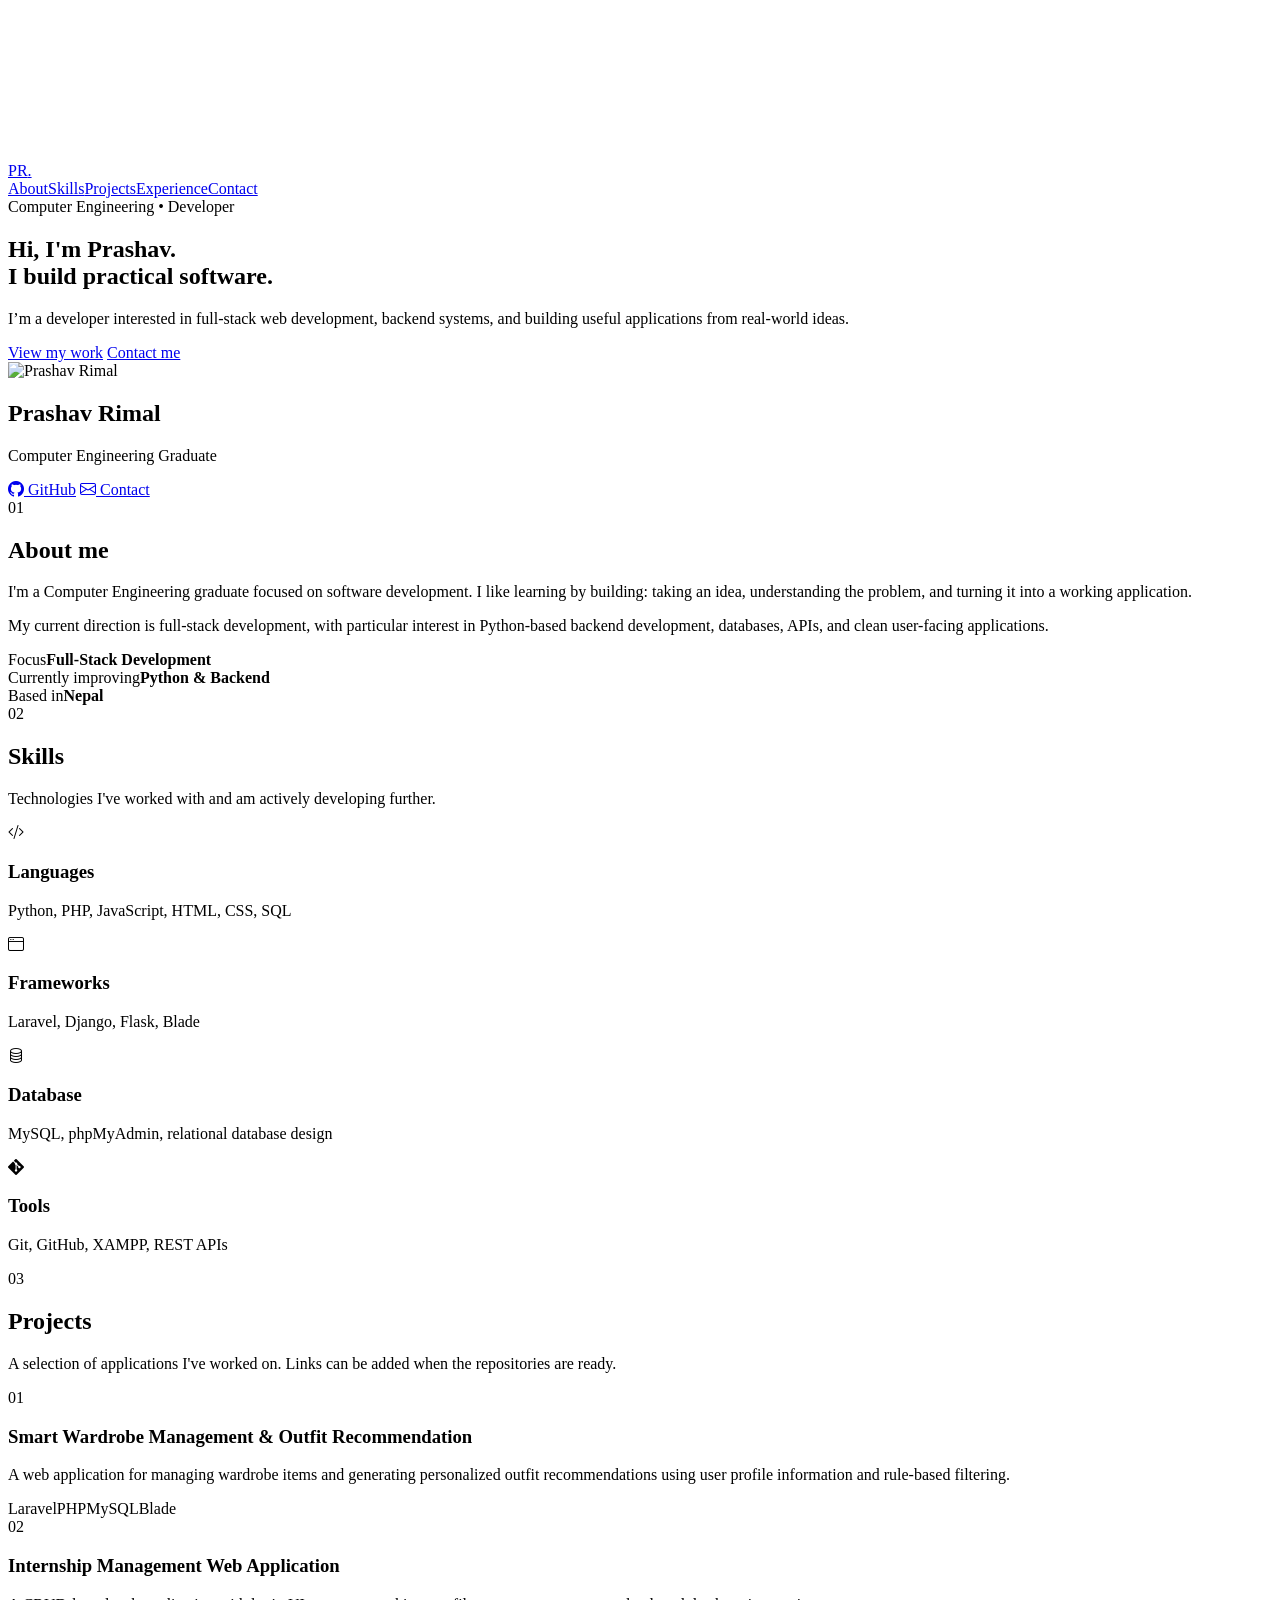
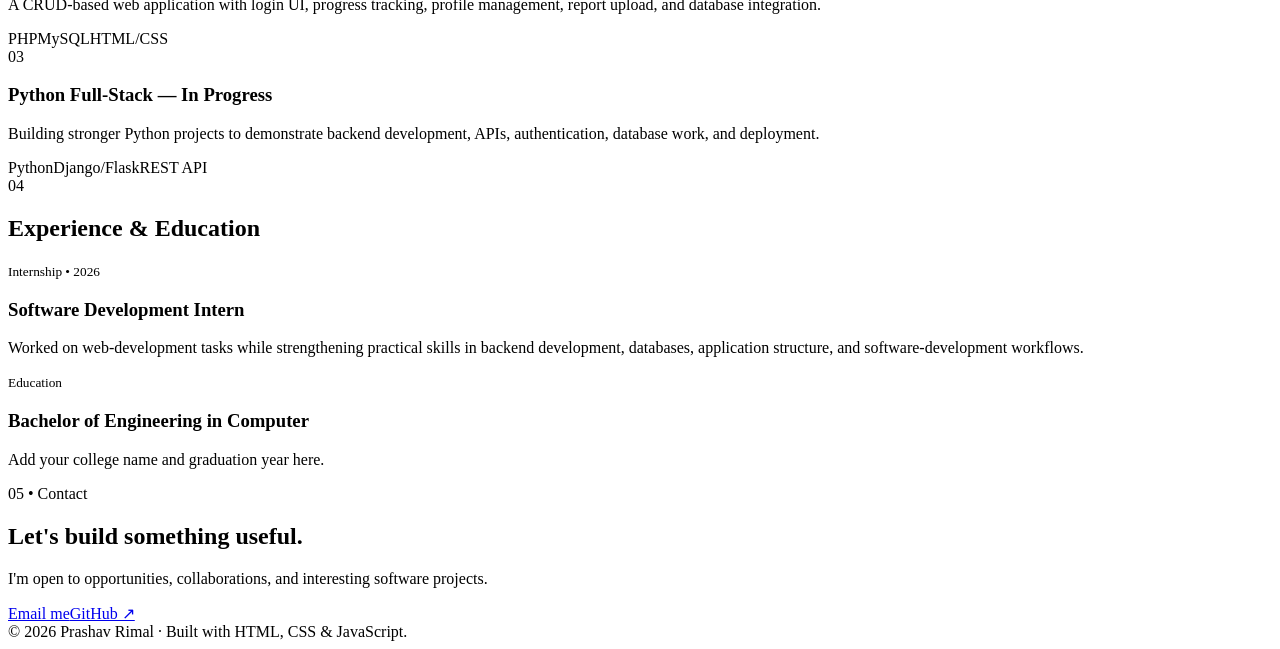
==== index.html @ ff8f112c "Rebuild portfolio homepage with modern sections and responsive layout" ====
<!DOCTYPE html>
<html lang="en">
<head>
  <meta charset="UTF-8">
  <meta name="viewport" content="width=device-width, initial-scale=1.0">
  <meta name="description" content="Prashav Rimal — Computer Engineering graduate and developer building practical web applications.">
  <title>Prashav Rimal | Developer Portfolio</title>
  <link rel="preconnect" href="https://fonts.googleapis.com">
  <link rel="preconnect" href="https://fonts.gstatic.com" crossorigin>
  <link href="https://fonts.googleapis.com/css2?family=Inter:wght@400;500;600;700;800&display=swap" rel="stylesheet">
  <link rel="stylesheet" href="https://cdn.jsdelivr.net/npm/bootstrap-icons/font/bootstrap-icons.css">
  <link rel="stylesheet" href="css/style.css">
</head>
<body>
  <canvas id="starCanvas" aria-hidden="true"></canvas>
  <nav class="nav">
    <a class="brand" href="#home">PR<span>.</span></a>
    <div class="nav-links">
      <a href="#about">About</a><a href="#skills">Skills</a><a href="#projects">Projects</a><a href="#experience">Experience</a><a href="#contact">Contact</a>
    </div>
  </nav>

  <main>
    <section id="home" class="hero section">
      <div class="hero-copy">
        <div class="eyebrow">Computer Engineering • Developer</div>
        <h1>Hi, I'm <span>Prashav.</span><br>I build practical software.</h1>
        <p class="lead">I’m a developer interested in full-stack web development, backend systems, and building useful applications from real-world ideas.</p>
        <div class="actions">
          <a class="button primary" href="#projects">View my work</a>
          <a class="button" href="#contact">Contact me</a>
        </div>
      </div>
      <div class="hero-card">
        <div class="profile-ring"><img src="me.jpg" alt="Prashav Rimal"></div>
        <h2>Prashav Rimal</h2>
        <p>Computer Engineering Graduate</p>
        <div class="quick-links">
          <a href="https://github.com/prashavr" target="_blank" rel="noopener"><i class="bi bi-github"></i> GitHub</a>
          <a href="#contact"><i class="bi bi-envelope"></i> Contact</a>
        </div>
      </div>
    </section>

    <section id="about" class="section">
      <div class="section-heading"><span>01</span><h2>About me</h2></div>
      <div class="two-col">
        <div>
          <p>I'm a Computer Engineering graduate focused on software development. I like learning by building: taking an idea, understanding the problem, and turning it into a working application.</p>
          <p>My current direction is full-stack development, with particular interest in Python-based backend development, databases, APIs, and clean user-facing applications.</p>
        </div>
        <div class="fact-card">
          <div><span>Focus</span><strong>Full-Stack Development</strong></div>
          <div><span>Currently improving</span><strong>Python & Backend</strong></div>
          <div><span>Based in</span><strong>Nepal</strong></div>
        </div>
      </div>
    </section>

    <section id="skills" class="section">
      <div class="section-heading"><span>02</span><h2>Skills</h2></div>
      <p class="muted">Technologies I've worked with and am actively developing further.</p>
      <div class="skill-grid">
        <div class="skill-card"><i class="bi bi-code-slash"></i><h3>Languages</h3><p>Python, PHP, JavaScript, HTML, CSS, SQL</p></div>
        <div class="skill-card"><i class="bi bi-window"></i><h3>Frameworks</h3><p>Laravel, Django, Flask, Blade</p></div>
        <div class="skill-card"><i class="bi bi-database"></i><h3>Database</h3><p>MySQL, phpMyAdmin, relational database design</p></div>
        <div class="skill-card"><i class="bi bi-git"></i><h3>Tools</h3><p>Git, GitHub, XAMPP, REST APIs</p></div>
      </div>
    </section>

    <section id="projects" class="section">
      <div class="section-heading"><span>03</span><h2>Projects</h2></div>
      <p class="muted">A selection of applications I've worked on. Links can be added when the repositories are ready.</p>
      <div class="project-grid">
        <article class="project-card featured">
          <div class="project-number">01</div>
          <h3>Smart Wardrobe Management & Outfit Recommendation</h3>
          <p>A web application for managing wardrobe items and generating personalized outfit recommendations using user profile information and rule-based filtering.</p>
          <div class="tags"><span>Laravel</span><span>PHP</span><span>MySQL</span><span>Blade</span></div>
        </article>
        <article class="project-card">
          <div class="project-number">02</div>
          <h3>Internship Management Web Application</h3>
          <p>A CRUD-based web application with login UI, progress tracking, profile management, report upload, and database integration.</p>
          <div class="tags"><span>PHP</span><span>MySQL</span><span>HTML/CSS</span></div>
        </article>
        <article class="project-card">
          <div class="project-number">03</div>
          <h3>Python Full-Stack — In Progress</h3>
          <p>Building stronger Python projects to demonstrate backend development, APIs, authentication, database work, and deployment.</p>
          <div class="tags"><span>Python</span><span>Django/Flask</span><span>REST API</span></div>
        </article>
      </div>
    </section>

    <section id="experience" class="section">
      <div class="section-heading"><span>04</span><h2>Experience & Education</h2></div>
      <div class="timeline">
        <div class="timeline-item"><span class="dot"></span><div><small>Internship • 2026</small><h3>Software Development Intern</h3><p>Worked on web-development tasks while strengthening practical skills in backend development, databases, application structure, and software-development workflows.</p></div></div>
        <div class="timeline-item"><span class="dot"></span><div><small>Education</small><h3>Bachelor of Engineering in Computer</h3><p>Add your college name and graduation year here.</p></div></div>
      </div>
    </section>

    <section id="contact" class="section contact-section">
      <div class="contact-box">
        <div><div class="eyebrow">05 • Contact</div><h2>Let's build something useful.</h2><p class="muted">I'm open to opportunities, collaborations, and interesting software projects.</p></div>
        <div class="actions"><a class="button primary" href="mailto:your.email@example.com">Email me</a><a class="button" href="https://github.com/prashavr" target="_blank" rel="noopener">GitHub ↗</a></div>
      </div>
    </section>
  </main>

  <footer>© 2026 Prashav Rimal · Built with HTML, CSS & JavaScript.</footer>
  <script src="js/script.js"></script>
</body>
</html>
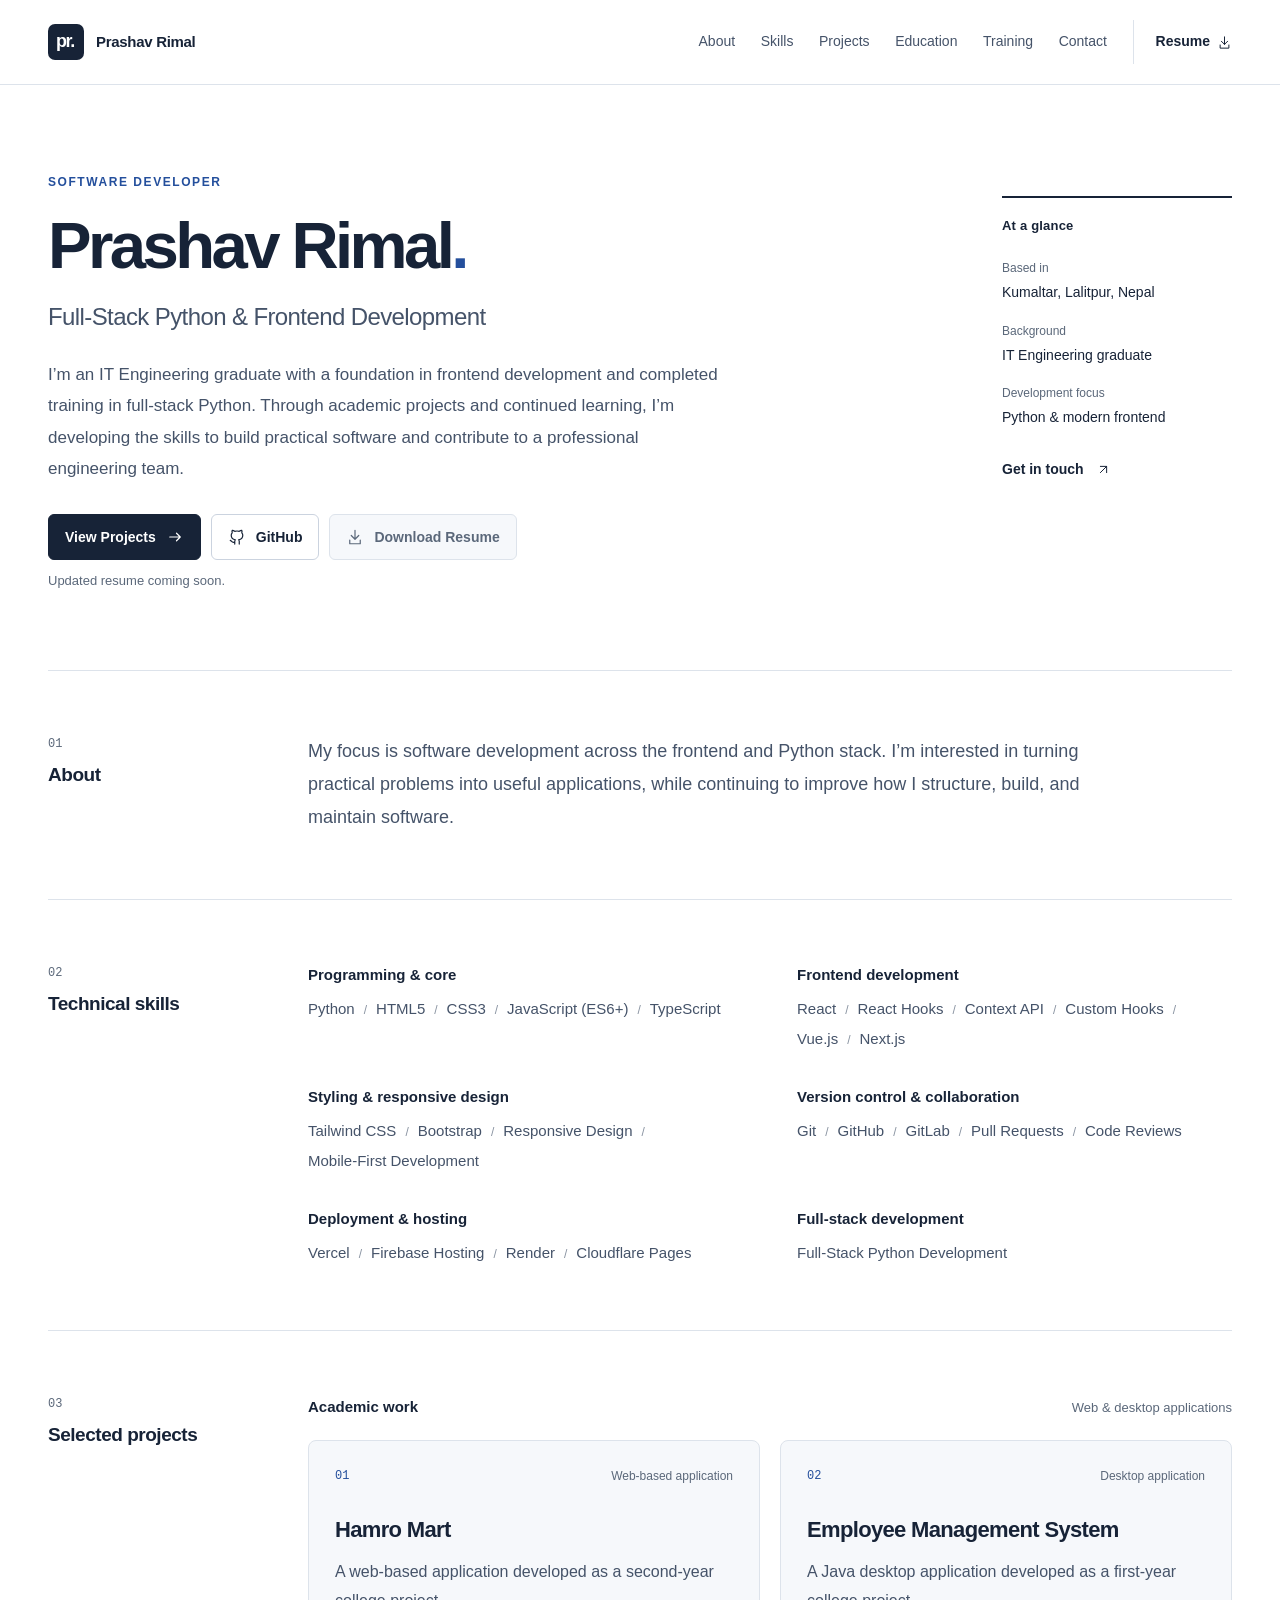
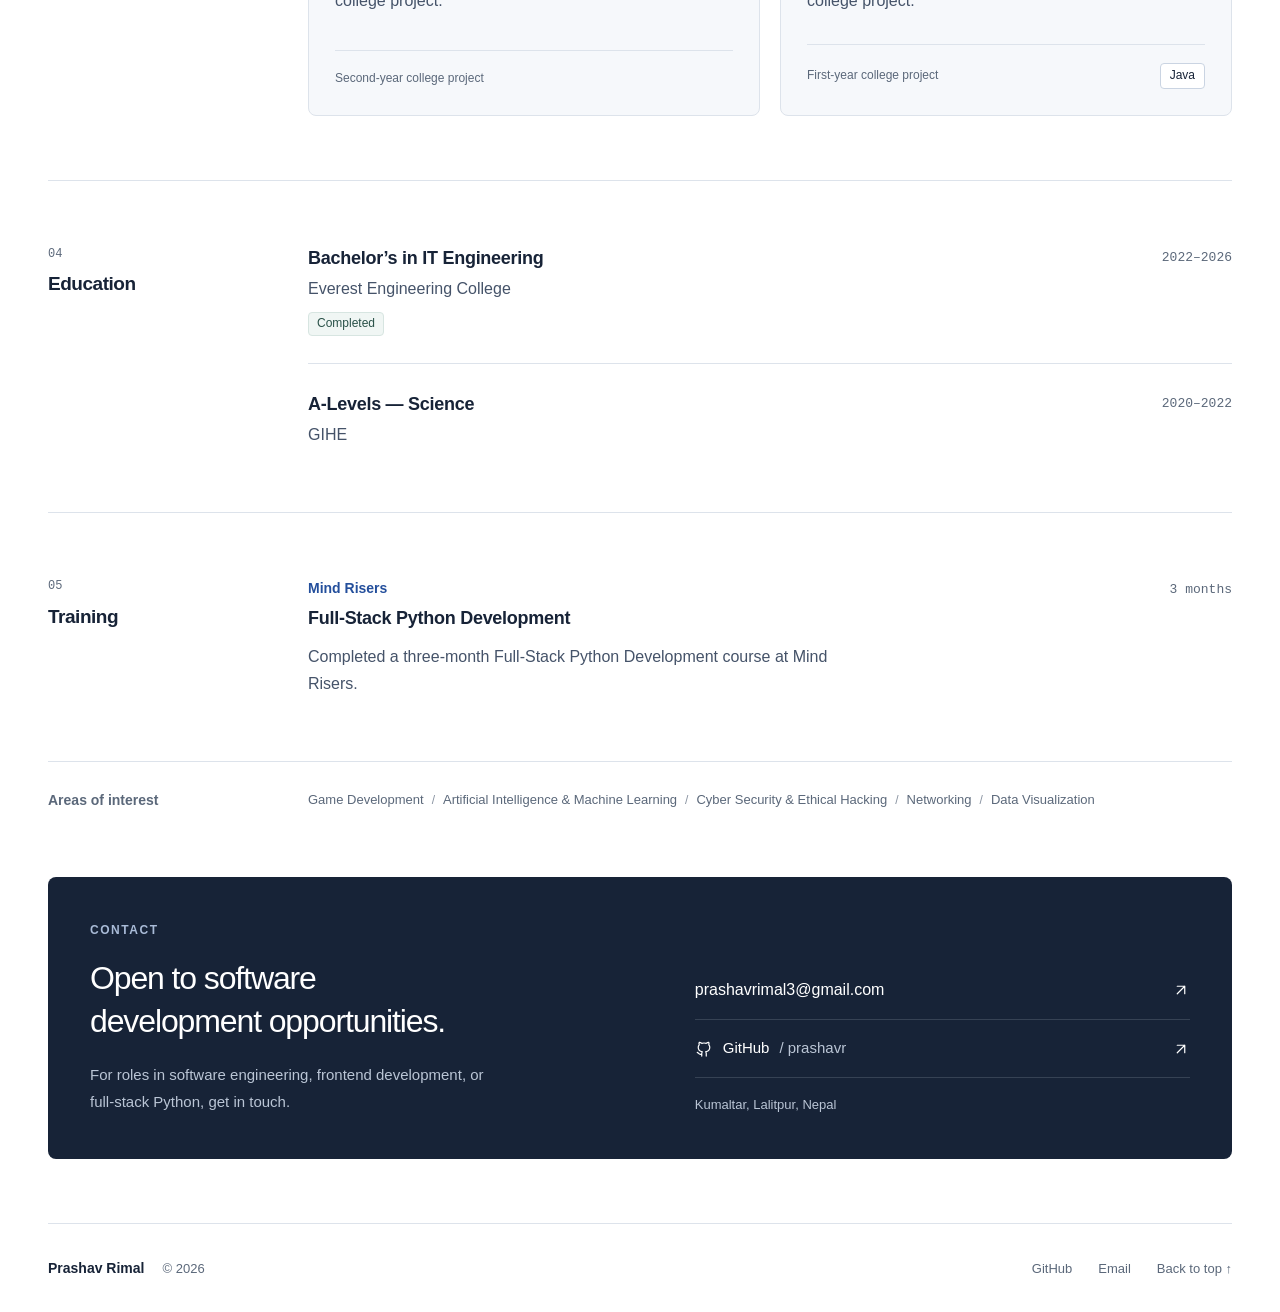
==== commit 2e252d9b: "Build a professional portfolio with confirmed profile content" ====
--- a/index.html
+++ b/index.html
@@ -2,114 +2,70 @@
 <html lang="en">
 <head>
   <meta charset="UTF-8">
-  <meta name="viewport" content="width=device-width, initial-scale=1.0">
-  <meta name="description" content="Prashav Rimal — Computer Engineering graduate and developer building practical web applications.">
-  <title>Prashav Rimal | Developer Portfolio</title>
-  <link rel="preconnect" href="https://fonts.googleapis.com">
-  <link rel="preconnect" href="https://fonts.gstatic.com" crossorigin>
-  <link href="https://fonts.googleapis.com/css2?family=Inter:wght@400;500;600;700;800&display=swap" rel="stylesheet">
-  <link rel="stylesheet" href="https://cdn.jsdelivr.net/npm/bootstrap-icons/font/bootstrap-icons.css">
+  <meta name="viewport" content="width=device-width, initial-scale=1">
+  <meta name="color-scheme" content="light">
+  <meta name="theme-color" content="#ffffff">
+  <meta name="description" content="Portfolio of Prashav Rimal, a software developer based in Nepal focused on full-stack Python and modern frontend development.">
+  <title>Prashav Rimal | Software Developer</title>
+  <link rel="canonical" href="https://prashavrimal.com.np/">
+  <meta property="og:type" content="website">
+  <meta property="og:locale" content="en_US">
+  <meta property="og:site_name" content="Prashav Rimal">
+  <meta property="og:title" content="Prashav Rimal | Software Developer">
+  <meta property="og:description" content="Portfolio of Prashav Rimal, a software developer based in Nepal focused on full-stack Python and modern frontend development.">
+  <meta property="og:url" content="https://prashavrimal.com.np/">
+  <meta name="twitter:card" content="summary">
+  <meta name="twitter:title" content="Prashav Rimal | Software Developer">
+  <meta name="twitter:description" content="Portfolio of Prashav Rimal, a software developer based in Nepal focused on full-stack Python and modern frontend development.">
+  <link rel="icon" href="assets/favicon.svg" type="image/svg+xml">
   <link rel="stylesheet" href="css/style.css">
+  <script src="js/script.js" defer></script>
 </head>
 <body>
-  <canvas id="starCanvas" aria-hidden="true"></canvas>
-  <nav class="nav">
-    <a class="brand" href="#home">PR<span>.</span></a>
-    <div class="nav-links">
-      <a href="#about">About</a><a href="#skills">Skills</a><a href="#projects">Projects</a><a href="#experience">Experience</a><a href="#contact">Contact</a>
-    </div>
-  </nav>
+  <a class="skip-link" href="#main">Skip to content</a>
+  <header class="site-header"><div class="header-inner container">
+    <a class="brand" href="#top" aria-label="Prashav Rimal, back to top"><span class="brand-mark" aria-hidden="true">pr.</span><span>Prashav Rimal</span></a>
+    <button class="menu-toggle" type="button" aria-expanded="false" aria-controls="primary-navigation" hidden><span class="menu-label">Menu</span><span class="menu-icon" aria-hidden="true"><span></span><span></span></span></button>
+    <nav class="primary-navigation" id="primary-navigation" aria-label="Main navigation">
+      <a href="#about">About</a><a href="#skills">Skills</a><a href="#projects">Projects</a><a href="#education">Education</a><a href="#training">Training</a><a href="#contact">Contact</a><a class="nav-resume" href="#resume">Resume <svg class="icon" width="20" height="20" viewBox="0 0 24 24" fill="none" stroke="currentColor" stroke-width="1.6" stroke-linecap="round" stroke-linejoin="round" aria-hidden="true" focusable="false"><path d="M12 3v12m-5-5 5 5 5-5M5 16v5h14v-5"/></svg></a>
+    </nav>
+  </div></header>
+  <main class="container" id="main" tabindex="-1">
+    <section class="hero" id="top" aria-labelledby="name-heading"><div class="hero-main">
+      <p class="eyebrow">Software Developer</p>
+      <h1 id="name-heading">Prashav Rimal<span class="name-period" aria-hidden="true">.</span></h1>
+      <p class="hero-role">Full-Stack Python &amp; Frontend Development</p>
+      <p class="hero-intro">I’m an IT Engineering graduate with a foundation in frontend development and completed training in full-stack Python. Through academic projects and continued learning, I’m developing the skills to build practical software and contribute to a professional engineering team.</p>
+      <div class="hero-actions" id="resume"><a class="button button-primary" href="#projects">View Projects <svg class="icon" width="20" height="20" viewBox="0 0 24 24" fill="none" stroke="currentColor" stroke-width="1.6" stroke-linecap="round" stroke-linejoin="round" aria-hidden="true" focusable="false"><path d="M5 12h14m-5-5 5 5-5 5"/></svg></a><a class="button button-secondary" href="https://github.com/prashavr" aria-label="View Prashav Rimal on GitHub"><svg class="icon" width="20" height="20" viewBox="0 0 24 24" fill="none" stroke="currentColor" stroke-width="1.6" stroke-linecap="round" stroke-linejoin="round" aria-hidden="true" focusable="false"><path d="M9 19c-4.3 1.3-4.3-2.2-6-2.6m12 5v-3.4c.1-1-.3-1.8-.8-2.3 2.7-.3 5.5-1.3 5.5-6a4.7 4.7 0 0 0-1.3-3.3 4.3 4.3 0 0 0-.1-3.3S17.3 2.8 15 4.4a11.4 11.4 0 0 0-6 0C6.7 2.8 5.7 3.1 5.7 3.1a4.3 4.3 0 0 0-.1 3.3 4.7 4.7 0 0 0-1.3 3.3c0 4.7 2.8 5.7 5.5 6-.5.5-.9 1.3-.8 2.3v3.4"/></svg> GitHub</a><button class="button button-resume" type="button" aria-disabled="true" aria-describedby="resume-status"><svg class="icon" width="20" height="20" viewBox="0 0 24 24" fill="none" stroke="currentColor" stroke-width="1.6" stroke-linecap="round" stroke-linejoin="round" aria-hidden="true" focusable="false"><path d="M12 3v12m-5-5 5 5 5-5M5 16v5h14v-5"/></svg> Download Resume</button></div>
+      <p class="resume-status" id="resume-status">Updated resume coming soon.</p>
+    </div><aside class="profile-note" aria-label="Profile at a glance"><p class="note-heading">At a glance</p><dl><div><dt>Based in</dt><dd>Kumaltar, Lalitpur, Nepal</dd></div><div><dt>Background</dt><dd>IT Engineering graduate</dd></div><div><dt>Development focus</dt><dd>Python & modern frontend</dd></div></dl><a class="text-link" href="#contact">Get in touch <svg class="icon" width="20" height="20" viewBox="0 0 24 24" fill="none" stroke="currentColor" stroke-width="1.6" stroke-linecap="round" stroke-linejoin="round" aria-hidden="true" focusable="false"><path d="M7 17 17 7M7 7h10v10"/></svg></a></aside></section>
 
-  <main>
-    <section id="home" class="hero section">
-      <div class="hero-copy">
-        <div class="eyebrow">Computer Engineering • Developer</div>
-        <h1>Hi, I'm <span>Prashav.</span><br>I build practical software.</h1>
-        <p class="lead">I’m a developer interested in full-stack web development, backend systems, and building useful applications from real-world ideas.</p>
-        <div class="actions">
-          <a class="button primary" href="#projects">View my work</a>
-          <a class="button" href="#contact">Contact me</a>
-        </div>
-      </div>
-      <div class="hero-card">
-        <div class="profile-ring"><img src="me.jpg" alt="Prashav Rimal"></div>
-        <h2>Prashav Rimal</h2>
-        <p>Computer Engineering Graduate</p>
-        <div class="quick-links">
-          <a href="https://github.com/prashavr" target="_blank" rel="noopener"><i class="bi bi-github"></i> GitHub</a>
-          <a href="#contact"><i class="bi bi-envelope"></i> Contact</a>
-        </div>
-      </div>
-    </section>
+    <section class="section" id="about" aria-labelledby="about-heading"><div class="section-heading"><span class="section-index" aria-hidden="true">01</span><h2 id="about-heading">About</h2></div><div class="section-content"><p class="about-copy">My focus is software development across the frontend and Python stack. I’m interested in turning practical problems into useful applications, while continuing to improve how I structure, build, and maintain software.</p></div></section>
 
-    <section id="about" class="section">
-      <div class="section-heading"><span>01</span><h2>About me</h2></div>
-      <div class="two-col">
-        <div>
-          <p>I'm a Computer Engineering graduate focused on software development. I like learning by building: taking an idea, understanding the problem, and turning it into a working application.</p>
-          <p>My current direction is full-stack development, with particular interest in Python-based backend development, databases, APIs, and clean user-facing applications.</p>
-        </div>
-        <div class="fact-card">
-          <div><span>Focus</span><strong>Full-Stack Development</strong></div>
-          <div><span>Currently improving</span><strong>Python & Backend</strong></div>
-          <div><span>Based in</span><strong>Nepal</strong></div>
-        </div>
-      </div>
-    </section>
+    <section class="section" id="skills" aria-labelledby="skills-heading"><div class="section-heading"><span class="section-index" aria-hidden="true">02</span><h2 id="skills-heading">Technical skills</h2></div><div class="skill-grid"><div class="skill-group"><h3>Programming &amp; core</h3><ul class="skill-list"><li>Python</li><li>HTML5</li><li>CSS3</li><li>JavaScript (ES6+)</li><li>TypeScript</li></ul></div><div class="skill-group"><h3>Frontend development</h3><ul class="skill-list"><li>React</li><li>React Hooks</li><li>Context API</li><li>Custom Hooks</li><li>Vue.js</li><li>Next.js</li></ul></div><div class="skill-group"><h3>Styling &amp; responsive design</h3><ul class="skill-list"><li>Tailwind CSS</li><li>Bootstrap</li><li>Responsive Design</li><li>Mobile-First Development</li></ul></div><div class="skill-group"><h3>Version control &amp; collaboration</h3><ul class="skill-list"><li>Git</li><li>GitHub</li><li>GitLab</li><li>Pull Requests</li><li>Code Reviews</li></ul></div><div class="skill-group"><h3>Deployment &amp; hosting</h3><ul class="skill-list"><li>Vercel</li><li>Firebase Hosting</li><li>Render</li><li>Cloudflare Pages</li></ul></div><div class="skill-group"><h3>Full-stack development</h3><ul class="skill-list"><li>Full-Stack Python Development</li></ul></div></div></section>
 
-    <section id="skills" class="section">
-      <div class="section-heading"><span>02</span><h2>Skills</h2></div>
-      <p class="muted">Technologies I've worked with and am actively developing further.</p>
-      <div class="skill-grid">
-        <div class="skill-card"><i class="bi bi-code-slash"></i><h3>Languages</h3><p>Python, PHP, JavaScript, HTML, CSS, SQL</p></div>
-        <div class="skill-card"><i class="bi bi-window"></i><h3>Frameworks</h3><p>Laravel, Django, Flask, Blade</p></div>
-        <div class="skill-card"><i class="bi bi-database"></i><h3>Database</h3><p>MySQL, phpMyAdmin, relational database design</p></div>
-        <div class="skill-card"><i class="bi bi-git"></i><h3>Tools</h3><p>Git, GitHub, XAMPP, REST APIs</p></div>
-      </div>
-    </section>
+    <section class="section" id="projects" aria-labelledby="projects-heading"><div class="section-heading"><span class="section-index" aria-hidden="true">03</span><h2 id="projects-heading">Selected projects</h2></div><div><div class="section-intro"><p>Academic work</p><span>Web & desktop applications</span></div><div class="project-grid"><article class="project-card"><div class="project-body">
+    <div class="project-topline"><span class="project-index" aria-hidden="true">01</span><span>Web-based application</span></div>
+    <h3>Hamro Mart</h3><p class="project-description">A web-based application developed as a second-year college project.</p>
+    <div class="project-meta"><span>Second-year college project</span></div>
 
-    <section id="projects" class="section">
-      <div class="section-heading"><span>03</span><h2>Projects</h2></div>
-      <p class="muted">A selection of applications I've worked on. Links can be added when the repositories are ready.</p>
-      <div class="project-grid">
-        <article class="project-card featured">
-          <div class="project-number">01</div>
-          <h3>Smart Wardrobe Management & Outfit Recommendation</h3>
-          <p>A web application for managing wardrobe items and generating personalized outfit recommendations using user profile information and rule-based filtering.</p>
-          <div class="tags"><span>Laravel</span><span>PHP</span><span>MySQL</span><span>Blade</span></div>
-        </article>
-        <article class="project-card">
-          <div class="project-number">02</div>
-          <h3>Internship Management Web Application</h3>
-          <p>A CRUD-based web application with login UI, progress tracking, profile management, report upload, and database integration.</p>
-          <div class="tags"><span>PHP</span><span>MySQL</span><span>HTML/CSS</span></div>
-        </article>
-        <article class="project-card">
-          <div class="project-number">03</div>
-          <h3>Python Full-Stack — In Progress</h3>
-          <p>Building stronger Python projects to demonstrate backend development, APIs, authentication, database work, and deployment.</p>
-          <div class="tags"><span>Python</span><span>Django/Flask</span><span>REST API</span></div>
-        </article>
-      </div>
-    </section>
 
-    <section id="experience" class="section">
-      <div class="section-heading"><span>04</span><h2>Experience & Education</h2></div>
-      <div class="timeline">
-        <div class="timeline-item"><span class="dot"></span><div><small>Internship • 2026</small><h3>Software Development Intern</h3><p>Worked on web-development tasks while strengthening practical skills in backend development, databases, application structure, and software-development workflows.</p></div></div>
-        <div class="timeline-item"><span class="dot"></span><div><small>Education</small><h3>Bachelor of Engineering in Computer</h3><p>Add your college name and graduation year here.</p></div></div>
-      </div>
-    </section>
+  </div></article><article class="project-card"><div class="project-body">
+    <div class="project-topline"><span class="project-index" aria-hidden="true">02</span><span>Desktop application</span></div>
+    <h3>Employee Management System</h3><p class="project-description">A Java desktop application developed as a first-year college project.</p>
+    <div class="project-meta"><span>First-year college project</span><ul class="technology-list" aria-label="Employee Management System technologies"><li>Java</li></ul></div>
 
-    <section id="contact" class="section contact-section">
-      <div class="contact-box">
-        <div><div class="eyebrow">05 • Contact</div><h2>Let's build something useful.</h2><p class="muted">I'm open to opportunities, collaborations, and interesting software projects.</p></div>
-        <div class="actions"><a class="button primary" href="mailto:your.email@example.com">Email me</a><a class="button" href="https://github.com/prashavr" target="_blank" rel="noopener">GitHub ↗</a></div>
-      </div>
-    </section>
+
+  </div></article></div></div></section>
+
+    <section class="section" id="education" aria-labelledby="education-heading"><div class="section-heading"><span class="section-index" aria-hidden="true">04</span><h2 id="education-heading">Education</h2></div><div class="credential-list"><article class="credential"><div><h3>Bachelor’s in IT Engineering</h3><p class="organization">Everest Engineering College</p><span class="completion-label">Completed</span></div><p class="period">2022–2026</p></article><article class="credential"><div><h3>A-Levels — Science</h3><p class="organization">GIHE</p></div><p class="period">2020–2022</p></article></div></section>
+
+    <section class="section" id="training" aria-labelledby="training-heading"><div class="section-heading"><span class="section-index" aria-hidden="true">05</span><h2 id="training-heading">Training</h2></div><div><article class="credential training-credential"><div><p class="training-provider">Mind Risers</p><h3>Full-Stack Python Development</h3><p class="credential-description">Completed a three-month Full-Stack Python Development course at Mind Risers.</p></div><p class="period">3 months</p></article></div></section>
+
+    <div class="interests"><h2>Areas of interest</h2><ul><li>Game Development</li><li>Artificial Intelligence &amp; Machine Learning</li><li>Cyber Security &amp; Ethical Hacking</li><li>Networking</li><li>Data Visualization</li></ul></div>
+
+    <section class="contact-section" id="contact" aria-labelledby="contact-heading"><div class="contact-copy"><p class="eyebrow">Contact</p><h2 id="contact-heading">Open to software<br class="desktop-break"> development opportunities.</h2><p>For roles in software engineering, frontend development, or full-stack Python, get in touch.</p></div><div class="contact-links"><a class="contact-email" href="mailto:prashavrimal3@gmail.com">prashavrimal3@gmail.com <svg class="icon" width="20" height="20" viewBox="0 0 24 24" fill="none" stroke="currentColor" stroke-width="1.6" stroke-linecap="round" stroke-linejoin="round" aria-hidden="true" focusable="false"><path d="M7 17 17 7M7 7h10v10"/></svg></a><a href="https://github.com/prashavr" aria-label="View Prashav Rimal on GitHub"><svg class="icon" width="20" height="20" viewBox="0 0 24 24" fill="none" stroke="currentColor" stroke-width="1.6" stroke-linecap="round" stroke-linejoin="round" aria-hidden="true" focusable="false"><path d="M9 19c-4.3 1.3-4.3-2.2-6-2.6m12 5v-3.4c.1-1-.3-1.8-.8-2.3 2.7-.3 5.5-1.3 5.5-6a4.7 4.7 0 0 0-1.3-3.3 4.3 4.3 0 0 0-.1-3.3S17.3 2.8 15 4.4a11.4 11.4 0 0 0-6 0C6.7 2.8 5.7 3.1 5.7 3.1a4.3 4.3 0 0 0-.1 3.3 4.7 4.7 0 0 0-1.3 3.3c0 4.7 2.8 5.7 5.5 6-.5.5-.9 1.3-.8 2.3v3.4"/></svg> GitHub <span aria-hidden="true">/ prashavr</span><svg class="icon" width="20" height="20" viewBox="0 0 24 24" fill="none" stroke="currentColor" stroke-width="1.6" stroke-linecap="round" stroke-linejoin="round" aria-hidden="true" focusable="false"><path d="M7 17 17 7M7 7h10v10"/></svg></a><p>Kumaltar, Lalitpur, Nepal</p></div></section>
   </main>
-
-  <footer>© 2026 Prashav Rimal · Built with HTML, CSS & JavaScript.</footer>
-  <script src="js/script.js"></script>
+  <footer class="site-footer container"><p><span>Prashav Rimal</span><span class="copyright">© <span data-current-year>2026</span></span></p><nav aria-label="Footer navigation"><a href="https://github.com/prashavr">GitHub</a><a href="mailto:prashavrimal3@gmail.com">Email</a><a href="#top">Back to top ↑</a></nav></footer>
 </body>
 </html>
--- a/css/style.css
+++ b/css/style.css
@@ -0,0 +1,213 @@
+/* Shared theme tokens; no external fonts or UI packages. */
+:root {
+  --ink: #172337;
+  --body: #455369;
+  --muted: #5b687a;
+  --accent: #244f9c;
+  --line: #dde3eb;
+  --surface: #f6f8fb;
+  --white: #fff;
+  --radius: 8px;
+  --section-gap: clamp(2.5rem, 5vw, 4.5rem);
+  font-family: -apple-system, BlinkMacSystemFont, "Segoe UI", Roboto, "Helvetica Neue", Arial, sans-serif;
+  color: var(--ink);
+  background: var(--white);
+  font-synthesis: none;
+  text-rendering: optimizeLegibility;
+  -webkit-font-smoothing: antialiased;
+}
+*, *::before, *::after { box-sizing: border-box; }
+body { margin: 0; font-size: 1rem; line-height: 1.65; }
+h1, h2, h3, p, dl, dd, ul { margin: 0; }
+button, a { -webkit-tap-highlight-color: transparent; touch-action: manipulation; transition: color 140ms ease, background-color 140ms ease, border-color 140ms ease; }
+button { font: inherit; }
+a { color: inherit; text-decoration: none; text-underline-offset: .25em; }
+a:hover { color: var(--accent); }
+a:focus-visible, button:focus-visible, summary:focus-visible { outline: 3px solid var(--accent); outline-offset: 5px; border-radius: 3px; }
+::selection { color: #102855; background: #dbe8ff; }
+[hidden] { display: none !important; }
+.container { max-width: 1184px; width: calc(100% - 96px); margin-inline: auto; }
+.icon { width: 1.125rem; height: 1.125rem; flex: 0 0 auto; vertical-align: middle; }
+.skip-link { position: fixed; top: 10px; left: 16px; z-index: 100; padding: 12px 20px; background: var(--ink); color: white; transform: translateY(-160%); }
+.skip-link:focus { transform: translateY(0); color: white; }
+section, #resume { scroll-margin-top: 112px; }
+main:focus { outline: none; }
+.site-header { position: sticky; top: 0; z-index: 20; background: var(--white); border-bottom: 1px solid var(--line); }
+.header-inner { min-height: 84px; display: flex; flex-wrap: wrap; align-items: center; justify-content: space-between; gap: 12px 28px; }
+.brand { display: inline-flex; gap: 12px; align-items: center; font-size: .9375rem; font-weight: 650; letter-spacing: -.02em; white-space: nowrap; }
+.brand-mark { display: grid; place-items: center; width: 36px; height: 36px; border-radius: 7px; background: var(--ink); color: var(--white); font-size: 1.125rem; font-weight: 650; letter-spacing: -.07em; padding-right: 2px; }
+.primary-navigation { display: flex; flex-wrap: wrap; align-items: center; gap: clamp(1rem, 2vw, 1.625rem); }
+.primary-navigation a { display: inline-flex; align-items: center; min-height: 44px; font-size: .875rem; color: var(--body); }
+.primary-navigation a:hover, .primary-navigation a[aria-current="location"] { color: var(--accent); }
+.primary-navigation .nav-resume { gap: 7px; padding-left: 22px; border-left: 1px solid var(--line); color: var(--ink); font-weight: 600; }
+.nav-resume .icon { width: 15px; height: 15px; }
+.menu-toggle { display: none; align-items: center; gap: 12px; min-height: 44px; background: none; border: 1px solid var(--line); border-radius: var(--radius); color: var(--ink); padding: 6px 12px; font-size: .875rem; cursor: pointer; }
+.menu-icon { display: grid; gap: 5px; width: 17px; }
+.menu-icon span { height: 1px; background: currentColor; width: 100%; }
+.hero { display: grid; grid-template-columns: minmax(0, 1fr) 230px; gap: 80px; align-items: start; padding-block: 88px 78px; }
+.eyebrow { font-size: .75rem; text-transform: uppercase; letter-spacing: .13em; font-weight: 650; color: var(--accent); }
+h1 { font-size: clamp(2.75rem, 5.1vw, 4.5rem); line-height: 1.12; letter-spacing: -.055em; font-weight: 650; margin: 16px 0 18px; overflow-wrap: anywhere; }
+.name-period { color: var(--accent); }
+.hero-role { font-size: clamp(1.125rem, 2.1vw, 1.5rem); line-height: 1.45; letter-spacing: -.025em; font-weight: 450; color: var(--body); }
+.hero-intro { max-width: 680px; margin-top: 24px; font-size: 1.0625rem; line-height: 1.85; color: var(--body); }
+.hero-actions { display: flex; align-items: center; flex-wrap: wrap; gap: 10px; margin-top: 30px; }
+.button { display: inline-flex; align-items: center; justify-content: center; gap: 10px; min-height: 46px; padding: 10px 16px; font-size: .875rem; line-height: 1.5; font-weight: 550; border-radius: 6px; border: 1px solid transparent; }
+.button-primary { color: var(--white); background: var(--ink); border-color: var(--ink); }
+.button-primary:hover { color: var(--white); background: #2b3e5b; border-color: #2b3e5b; }
+.button-secondary { border-color: #cbd3df; background: var(--white); }
+.button-secondary:hover { background: var(--surface); color: var(--ink); border-color: #8595aa; }
+.button-resume { background: var(--surface); color: var(--muted); border-color: var(--line); cursor: not-allowed; }
+.resume-status { font-size: .8125rem; color: var(--muted); margin-top: 10px; }
+.profile-note { border-top: 2px solid var(--ink); padding-top: 17px; margin-top: 23px; }
+.note-heading { font-size: .8125rem; font-weight: 600; letter-spacing: .015em; margin-bottom: 23px; }
+.profile-note dl { display: grid; gap: 18px; }
+.profile-note dt { font-size: .75rem; color: var(--muted); margin-bottom: 3px; }
+.profile-note dd { font-size: .875rem; line-height: 1.55; }
+.text-link { display: inline-flex; align-items: center; gap: 12px; margin-top: 23px; min-height: 36px; font-size: .875rem; font-weight: 600; }
+.text-link .icon { width: 15px; height: 15px; }
+.section { display: grid; grid-template-columns: 212px minmax(0, 1fr); column-gap: 48px; padding-block: var(--section-gap); border-top: 1px solid var(--line); }
+.section-heading { display: flex; flex-direction: column; gap: 7px; }
+.section-index { font-family: ui-monospace, SFMono-Regular, Consolas, monospace; font-size: .75rem; color: var(--muted); }
+.section-heading h2 { font-size: 1.1875rem; font-weight: 600; letter-spacing: -.025em; line-height: 1.4; }
+.about-copy { font-size: 1.125rem; line-height: 1.85; color: var(--body); max-width: 780px; }
+.skill-grid { display: grid; grid-template-columns: 1fr 1fr; gap: 34px 54px; }
+.skill-group h3 { font-size: .9375rem; line-height: 1.5; font-weight: 600; margin-bottom: 11px; }
+.skill-list, .interests ul { list-style: none; padding: 0; display: flex; flex-wrap: wrap; gap: 5px 0; }
+.skill-list li { color: var(--body); font-size: .9375rem; line-height: 1.65; }
+.skill-list li:not(:last-child)::after, .interests li:not(:last-child)::after { content: "/"; display: inline-block; color: #8993a1; padding-inline: 9px; font-size: .75rem; }
+.section-intro { display: flex; align-items: baseline; justify-content: space-between; gap: 16px; margin-bottom: 20px; }
+.section-intro p { font-size: .9375rem; font-weight: 550; }
+.section-intro span { font-size: .8125rem; color: var(--muted); }
+.project-grid { display: grid; grid-template-columns: repeat(2, minmax(0, 1fr)); gap: 20px; }
+.project-card { border: 1px solid var(--line); border-radius: var(--radius); background: var(--surface); overflow: hidden; display: flex; flex-direction: column; }
+.project-body { padding: 26px; display: flex; flex-direction: column; flex: 1; }
+.project-topline { display: flex; align-items: center; justify-content: space-between; gap: 12px; color: var(--muted); font-size: .75rem; margin-bottom: 28px; }
+.project-index { font-family: ui-monospace, SFMono-Regular, Consolas, monospace; color: var(--accent); }
+.project-card h3 { font-size: 1.375rem; line-height: 1.35; letter-spacing: -.03em; font-weight: 600; margin-bottom: 14px; }
+.project-description { font-size: 1rem; line-height: 1.8; color: var(--body); flex: 1; }
+.project-meta { margin-top: 28px; padding-top: 18px; border-top: 1px solid var(--line); display: flex; justify-content: space-between; align-items: center; flex-wrap: wrap; gap: 12px; font-size: .75rem; color: var(--muted); }
+.technology-list { display: flex; flex-wrap: wrap; gap: 6px; list-style: none; padding: 0; }
+.technology-list li { padding: 2px 9px; border: 1px solid #cad4e2; border-radius: 4px; background: white; color: var(--ink); font-size: .75rem; }
+.project-image { display: block; width: 100%; height: auto; aspect-ratio: 8 / 5; object-fit: cover; border-bottom: 1px solid var(--line); }
+.project-details { margin-top: 18px; border-top: 1px solid var(--line); padding-top: 12px; font-size: .875rem; }
+.project-details summary { display: flex; align-items: center; justify-content: space-between; min-height: 44px; cursor: pointer; list-style: none; }
+.project-details summary::-webkit-details-marker { display: none; }
+.project-details[open] summary .icon { transform: rotate(90deg); }
+.project-details ul { padding: 8px 0 0 18px; color: var(--body); }
+.project-details li + li { margin-top: 8px; }
+.project-links { display: flex; flex-wrap: wrap; gap: 20px; margin-top: 16px; }
+.project-links a { display: inline-flex; min-height: 44px; align-items: center; gap: 8px; font-size: .875rem; font-weight: 600; }
+.credential { display: flex; justify-content: space-between; align-items: flex-start; gap: 28px; }
+.credential h3 { font-size: 1.125rem; line-height: 1.5; letter-spacing: -.015em; font-weight: 600; }
+.organization { font-size: 1rem; margin-top: 4px; color: var(--body); }
+.period { white-space: nowrap; font-family: ui-monospace, SFMono-Regular, Consolas, monospace; color: var(--muted); font-size: .8125rem; line-height: 2; }
+.completion-label { display: inline-block; margin-top: 10px; color: #295148; font-size: .75rem; border: 1px solid #d7e5e1; border-radius: 4px; padding: 1px 8px; background: #f0f6f4; }
+.credential + .credential { margin-top: 27px; border-top: 1px solid var(--line); padding-top: 27px; }
+.training-provider { font-size: .875rem; color: var(--accent); font-weight: 550; margin-bottom: 5px; }
+.credential-description { margin-top: 12px; color: var(--body); font-size: 1rem; max-width: 560px; }
+.interests { display: grid; grid-template-columns: 212px minmax(0, 1fr); gap: 48px; border-top: 1px solid var(--line); padding-block: 27px; }
+.interests h2 { font-size: .875rem; font-weight: 550; color: var(--muted); }
+.interests li { font-size: .8125rem; color: var(--muted); }
+.interests li:not(:last-child)::after { padding-inline: 8px; }
+.contact-section { display: grid; grid-template-columns: 1.1fr 1fr; align-items: end; gap: 60px; padding: 44px 42px; margin-block: 38px 64px; border-radius: var(--radius); background: var(--ink); color: white; }
+.contact-section .eyebrow { color: #a9bbd7; margin-bottom: 16px; }
+.contact-copy h2 { font-size: clamp(1.5rem, 2.6vw, 2rem); font-weight: 500; line-height: 1.35; letter-spacing: -.035em; }
+.contact-copy > p:last-child { max-width: 400px; color: #bac5d5; font-size: .9375rem; line-height: 1.8; margin-top: 18px; }
+.contact-links { min-width: 0; }
+.contact-links a { display: flex; align-items: center; gap: 10px; padding-block: 16px; border-bottom: 1px solid #364254; font-size: .9375rem; }
+.contact-links a:hover { color: #c3d8ff; }
+.contact-links a:focus-visible { outline-color: #c3d8ff; }
+.contact-links .contact-email { font-size: 1rem; padding-top: 0; overflow-wrap: anywhere; }
+.contact-links a .icon:last-child { margin-left: auto; }
+.contact-links a span { color: #bac5d5; }
+.contact-links p { font-size: .8125rem; color: #bac5d5; margin-top: 16px; }
+.site-footer { border-top: 1px solid var(--line); display: flex; justify-content: space-between; align-items: center; gap: 24px; padding-block: 22px; }
+.site-footer p { display: flex; align-items: center; gap: 18px; font-size: .875rem; font-weight: 550; }
+.copyright { font-size: .8125rem; color: var(--muted); font-weight: 400; }
+.site-footer nav { display: flex; flex-wrap: wrap; gap: 26px; }
+.site-footer a { min-height: 44px; display: inline-flex; align-items: center; font-size: .8125rem; color: var(--muted); }
+.site-footer a:hover { color: var(--accent); }
+.error-page { max-width: 640px; padding-block: 100px; }
+.error-page h1 { font-size: 2.5rem; }
+.error-page p { margin-block: 20px 28px; color: var(--body); }
+@media (max-width: 1100px) {
+  .container { width: calc(100% - 64px); }
+  .header-inner { gap: 20px; }
+  .brand { gap: 8px; font-size: .875rem; }
+  .primary-navigation { gap: 15px; }
+  .primary-navigation .nav-resume { padding-left: 15px; }
+  .hero { grid-template-columns: minmax(0, 1fr) 210px; gap: 42px; padding-block: 68px; }
+  .section, .interests { grid-template-columns: 175px minmax(0, 1fr); column-gap: 32px; }
+  .skill-grid { gap: 28px; }
+  .project-body { padding: 22px; }
+  .contact-section { gap: 36px; padding: 36px 30px; }
+}
+@media (max-width: 900px) {
+  .header-inner { flex-wrap: wrap; min-height: 72px; gap: 0; padding-block: 16px; }
+  .menu-toggle:not([hidden]) { display: inline-flex; }
+  .primary-navigation { display: flex; flex-basis: 100%; width: 100%; flex-wrap: wrap; margin-top: 14px; padding-top: 14px; border-top: 1px solid var(--line); gap: 4px 24px; }
+  .navigation-enhanced .primary-navigation:not(.is-open) { display: none; }
+  .primary-navigation .nav-resume { padding-left: 0; border-left: 0; }
+  .hero { grid-template-columns: minmax(0, 1fr); gap: 32px; padding-block: 52px; }
+  .hero-intro { max-width: 720px; }
+  .profile-note { display: none; }
+  .section, .interests { grid-template-columns: minmax(0, 1fr); gap: 26px; }
+  .section-heading { flex-direction: row; align-items: baseline; gap: 12px; }
+  .section-heading h2 { font-size: 1.25rem; }
+  .contact-section { align-items: start; gap: 28px; }
+  .contact-links .contact-email { font-size: .9375rem; }
+  .desktop-break { display: none; }
+}
+@media (max-width: 620px) {
+  .container { width: calc(100% - 40px); }
+  .brand { gap: 10px; font-size: .9375rem; }
+  .brand-mark { width: 32px; height: 32px; }
+  .header-inner { min-height: 72px; padding-block: 13px; }
+  .primary-navigation { display: grid; grid-template-columns: 1fr 1fr; gap: 4px 16px; }
+  .primary-navigation a { min-height: 44px; }
+  .hero { padding-block: 46px 40px; }
+  h1 { font-size: clamp(2.5rem, 10vw, 3.5rem); margin-top: 14px; }
+  .hero-role { font-size: 1.125rem; max-width: 310px; line-height: 1.6; }
+  .hero-intro { font-size: 1rem; margin-top: 20px; line-height: 1.8; }
+  .hero-actions { gap: 10px; margin-top: 25px; }
+  .button { font-size: .8125rem; padding-inline: 14px; }
+  .resume-status { font-size: .75rem; }
+  .about-copy { font-size: 1rem; }
+  .skill-grid { grid-template-columns: 1fr; gap: 25px; }
+  .skill-group h3 { margin-bottom: 8px; }
+  .skill-list li { font-size: .9375rem; }
+  .section-intro { display: block; margin-bottom: 18px; }
+  .section-intro span { display: block; margin-top: 4px; }
+  .project-grid { grid-template-columns: 1fr; gap: 16px; }
+  .project-body { padding: 24px; }
+  .project-topline { margin-bottom: 24px; }
+  .project-card h3 { font-size: 1.375rem; }
+  .credential { flex-direction: column; gap: 10px; }
+  .credential h3 { font-size: 1.0625rem; }
+  .period { font-size: .8125rem; }
+  .interests { gap: 12px; padding-block: 23px; }
+  .contact-section { grid-template-columns: 1fr; gap: 28px; padding: 30px 24px; margin-block: 26px 40px; }
+  .contact-copy h2 { font-size: 1.625rem; }
+  .contact-links .contact-email { font-size: .9375rem; }
+  .site-footer { flex-direction: column; align-items: flex-start; gap: 4px; padding-block: 24px; }
+  .site-footer nav { gap: 24px; }
+}
+@media (prefers-reduced-motion: reduce) {
+  *, *::before, *::after { transition: none !important; scroll-behavior: auto !important; }
+}
+@media (prefers-contrast: more) {
+  :root { --body: #243047; --muted: #344057; --line: #7a8798; }
+}
+@media print {
+  :root { color: #000; background: #fff; }
+  .container { width: 100%; max-width: none; }
+  .site-header, .hero-actions, .resume-status, .profile-note, .skip-link, .site-footer nav { display: none; }
+  .hero { display: block; padding: 0 0 24px; }
+  h1 { font-size: 30pt; }
+  .hero-role { font-size: 14pt; }
+  .section, .interests { grid-template-columns: 140px 1fr; gap: 24px; padding-block: 20px; }
+  .project-card, .credential, .skill-group { break-inside: avoid; }
+  .contact-section { background: #fff; color: #000; padding: 20px 0; border-top: 1px solid #999; margin: 20px 0; }
+  .contact-section p, .contact-section .eyebrow, .contact-links a span { color: #333; }
+  .contact-links a { border-color: #999; }
+}
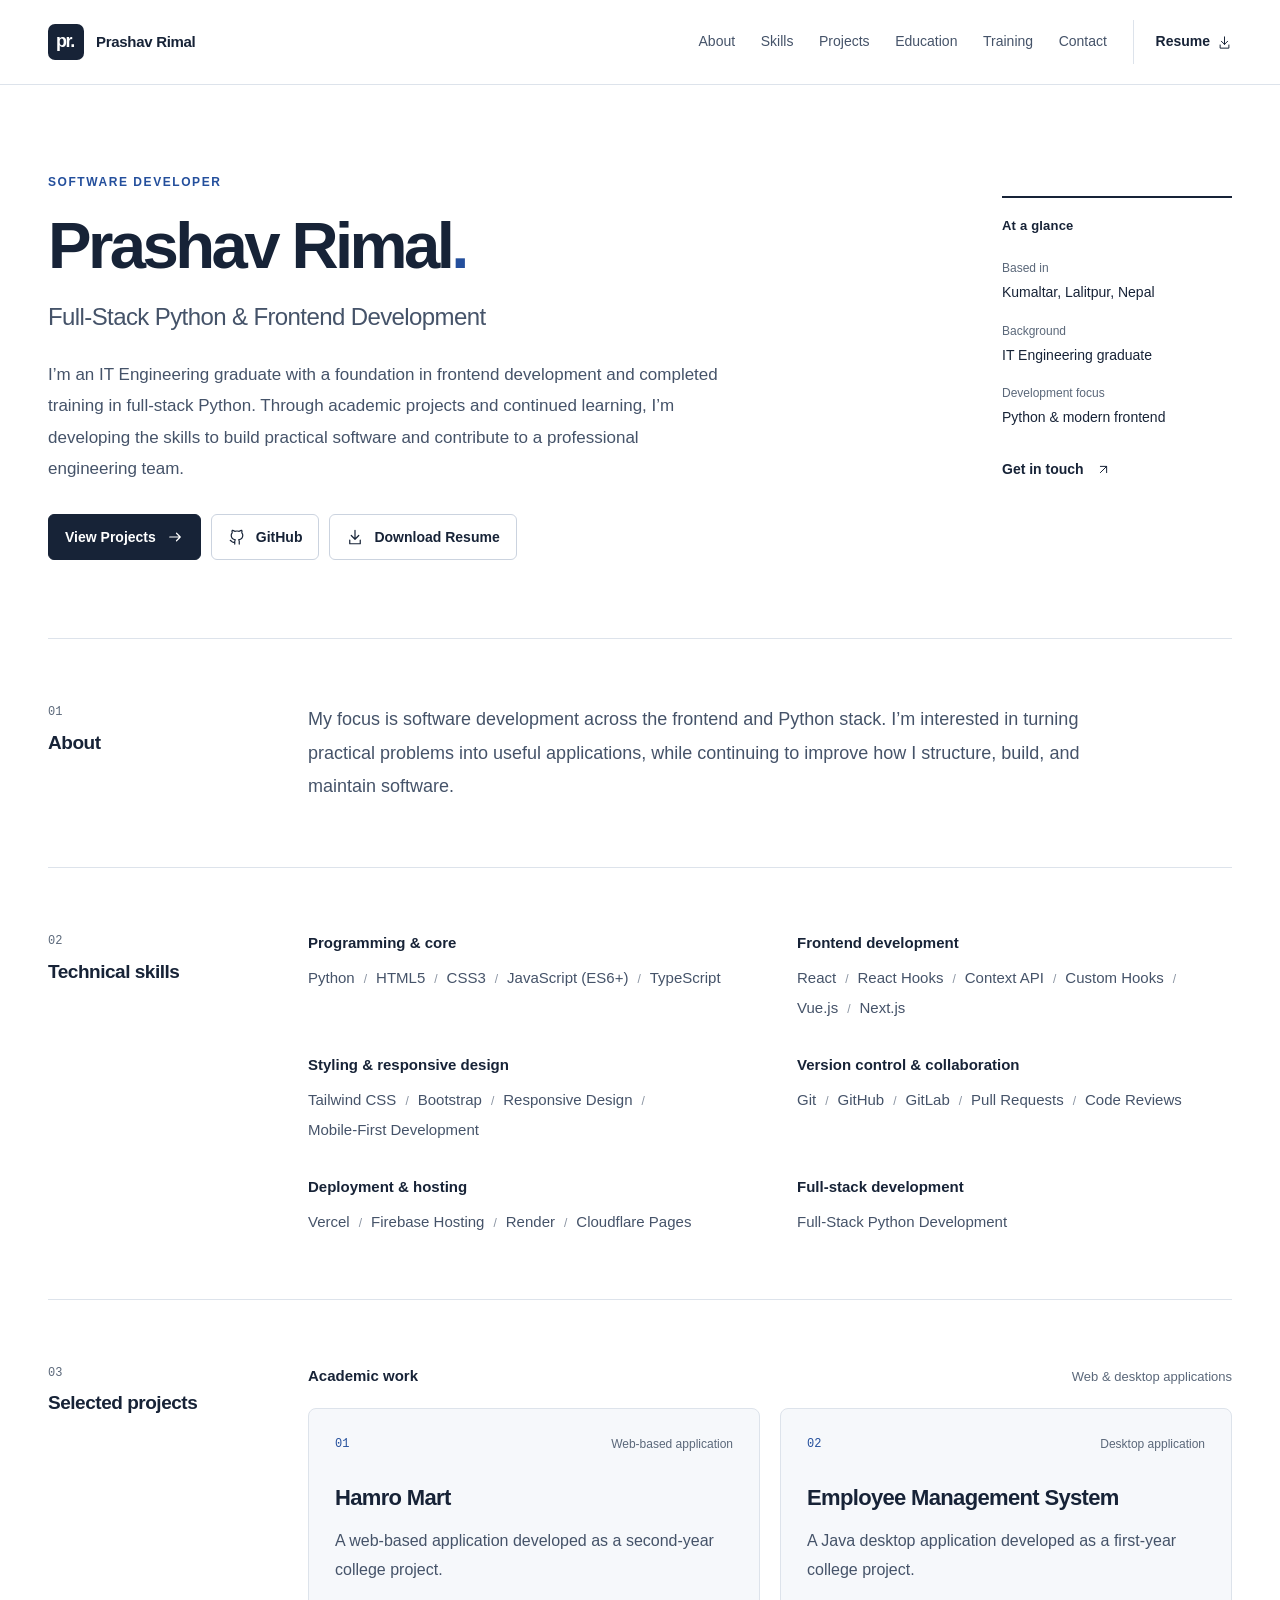
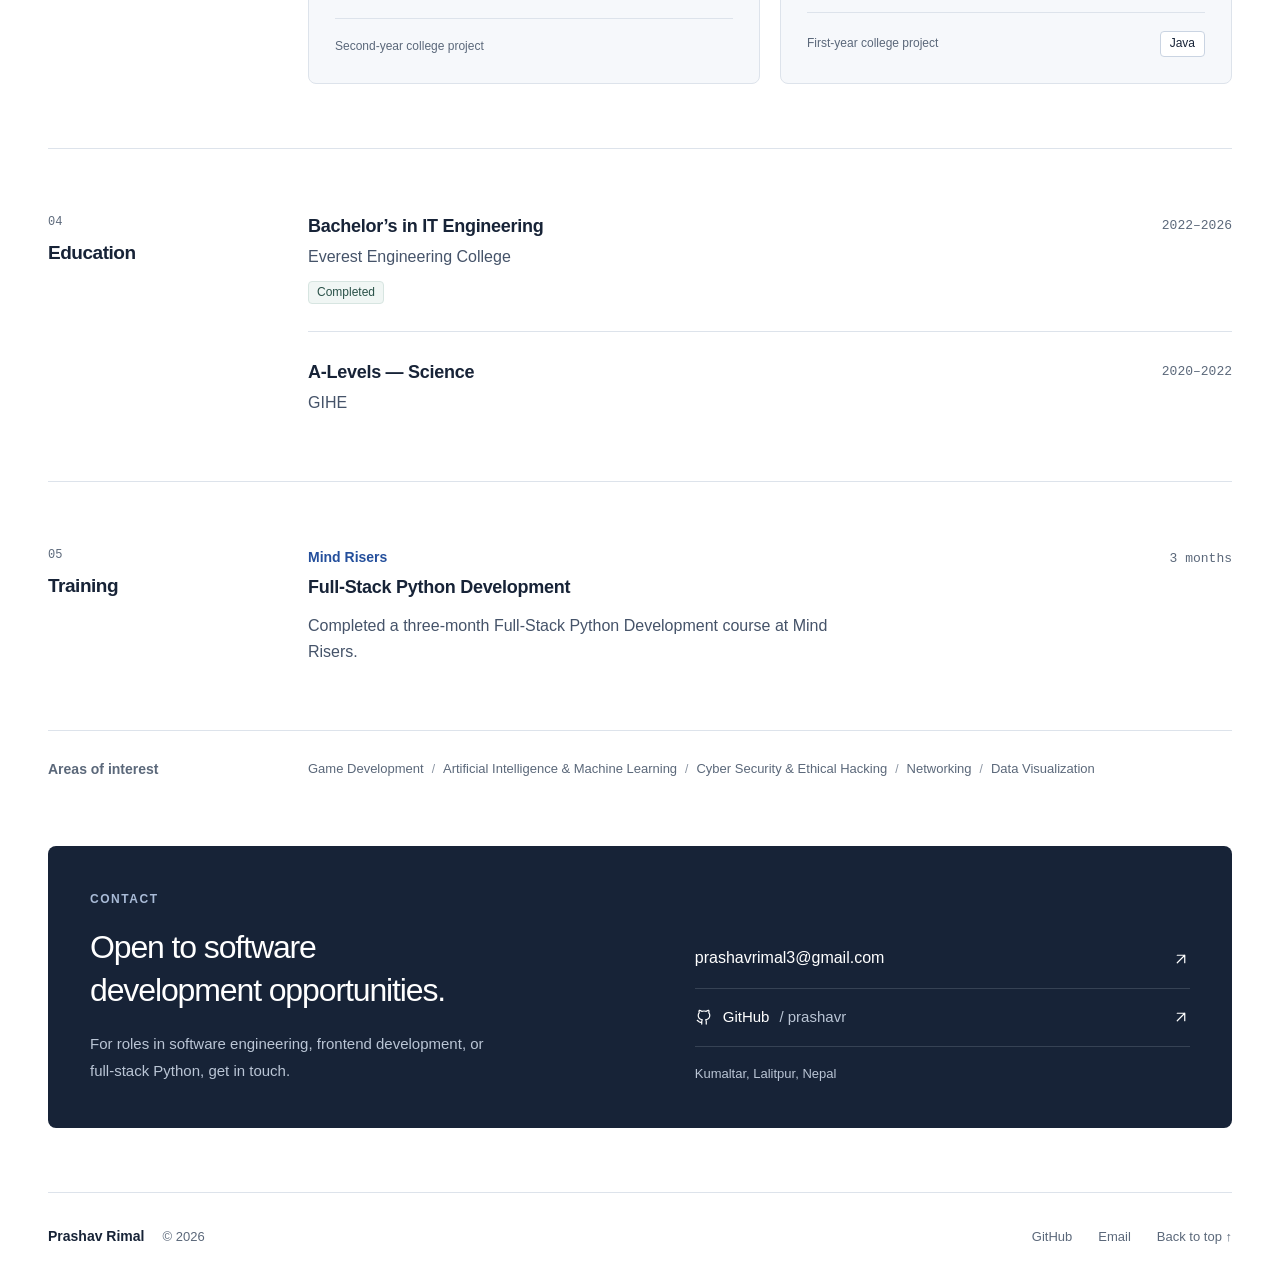
==== commit 50d9348e: "Add the revised resume and enable public PDF downloads" ====
--- a/index.html
+++ b/index.html
@@ -27,7 +27,7 @@
     <a class="brand" href="#top" aria-label="Prashav Rimal, back to top"><span class="brand-mark" aria-hidden="true">pr.</span><span>Prashav Rimal</span></a>
     <button class="menu-toggle" type="button" aria-expanded="false" aria-controls="primary-navigation" hidden><span class="menu-label">Menu</span><span class="menu-icon" aria-hidden="true"><span></span><span></span></span></button>
     <nav class="primary-navigation" id="primary-navigation" aria-label="Main navigation">
-      <a href="#about">About</a><a href="#skills">Skills</a><a href="#projects">Projects</a><a href="#education">Education</a><a href="#training">Training</a><a href="#contact">Contact</a><a class="nav-resume" href="#resume">Resume <svg class="icon" width="20" height="20" viewBox="0 0 24 24" fill="none" stroke="currentColor" stroke-width="1.6" stroke-linecap="round" stroke-linejoin="round" aria-hidden="true" focusable="false"><path d="M12 3v12m-5-5 5 5 5-5M5 16v5h14v-5"/></svg></a>
+      <a href="#about">About</a><a href="#skills">Skills</a><a href="#projects">Projects</a><a href="#education">Education</a><a href="#training">Training</a><a href="#contact">Contact</a><a class="nav-resume" href="assets/Prashav-Rimal-Resume.pdf" download="Prashav-Rimal-Resume.pdf" aria-label="Download Prashav Rimal's resume (PDF)">Resume <svg class="icon" width="20" height="20" viewBox="0 0 24 24" fill="none" stroke="currentColor" stroke-width="1.6" stroke-linecap="round" stroke-linejoin="round" aria-hidden="true" focusable="false"><path d="M12 3v12m-5-5 5 5 5-5M5 16v5h14v-5"/></svg></a>
     </nav>
   </div></header>
   <main class="container" id="main" tabindex="-1">
@@ -36,8 +36,8 @@
       <h1 id="name-heading">Prashav Rimal<span class="name-period" aria-hidden="true">.</span></h1>
       <p class="hero-role">Full-Stack Python &amp; Frontend Development</p>
       <p class="hero-intro">I’m an IT Engineering graduate with a foundation in frontend development and completed training in full-stack Python. Through academic projects and continued learning, I’m developing the skills to build practical software and contribute to a professional engineering team.</p>
-      <div class="hero-actions" id="resume"><a class="button button-primary" href="#projects">View Projects <svg class="icon" width="20" height="20" viewBox="0 0 24 24" fill="none" stroke="currentColor" stroke-width="1.6" stroke-linecap="round" stroke-linejoin="round" aria-hidden="true" focusable="false"><path d="M5 12h14m-5-5 5 5-5 5"/></svg></a><a class="button button-secondary" href="https://github.com/prashavr" aria-label="View Prashav Rimal on GitHub"><svg class="icon" width="20" height="20" viewBox="0 0 24 24" fill="none" stroke="currentColor" stroke-width="1.6" stroke-linecap="round" stroke-linejoin="round" aria-hidden="true" focusable="false"><path d="M9 19c-4.3 1.3-4.3-2.2-6-2.6m12 5v-3.4c.1-1-.3-1.8-.8-2.3 2.7-.3 5.5-1.3 5.5-6a4.7 4.7 0 0 0-1.3-3.3 4.3 4.3 0 0 0-.1-3.3S17.3 2.8 15 4.4a11.4 11.4 0 0 0-6 0C6.7 2.8 5.7 3.1 5.7 3.1a4.3 4.3 0 0 0-.1 3.3 4.7 4.7 0 0 0-1.3 3.3c0 4.7 2.8 5.7 5.5 6-.5.5-.9 1.3-.8 2.3v3.4"/></svg> GitHub</a><button class="button button-resume" type="button" aria-disabled="true" aria-describedby="resume-status"><svg class="icon" width="20" height="20" viewBox="0 0 24 24" fill="none" stroke="currentColor" stroke-width="1.6" stroke-linecap="round" stroke-linejoin="round" aria-hidden="true" focusable="false"><path d="M12 3v12m-5-5 5 5 5-5M5 16v5h14v-5"/></svg> Download Resume</button></div>
-      <p class="resume-status" id="resume-status">Updated resume coming soon.</p>
+      <div class="hero-actions" id="resume"><a class="button button-primary" href="#projects">View Projects <svg class="icon" width="20" height="20" viewBox="0 0 24 24" fill="none" stroke="currentColor" stroke-width="1.6" stroke-linecap="round" stroke-linejoin="round" aria-hidden="true" focusable="false"><path d="M5 12h14m-5-5 5 5-5 5"/></svg></a><a class="button button-secondary" href="https://github.com/prashavr" aria-label="View Prashav Rimal on GitHub"><svg class="icon" width="20" height="20" viewBox="0 0 24 24" fill="none" stroke="currentColor" stroke-width="1.6" stroke-linecap="round" stroke-linejoin="round" aria-hidden="true" focusable="false"><path d="M9 19c-4.3 1.3-4.3-2.2-6-2.6m12 5v-3.4c.1-1-.3-1.8-.8-2.3 2.7-.3 5.5-1.3 5.5-6a4.7 4.7 0 0 0-1.3-3.3 4.3 4.3 0 0 0-.1-3.3S17.3 2.8 15 4.4a11.4 11.4 0 0 0-6 0C6.7 2.8 5.7 3.1 5.7 3.1a4.3 4.3 0 0 0-.1 3.3 4.7 4.7 0 0 0-1.3 3.3c0 4.7 2.8 5.7 5.5 6-.5.5-.9 1.3-.8 2.3v3.4"/></svg> GitHub</a><a class="button button-secondary" href="assets/Prashav-Rimal-Resume.pdf" download="Prashav-Rimal-Resume.pdf"><svg class="icon" width="20" height="20" viewBox="0 0 24 24" fill="none" stroke="currentColor" stroke-width="1.6" stroke-linecap="round" stroke-linejoin="round" aria-hidden="true" focusable="false"><path d="M12 3v12m-5-5 5 5 5-5M5 16v5h14v-5"/></svg> Download Resume</a></div>
+
     </div><aside class="profile-note" aria-label="Profile at a glance"><p class="note-heading">At a glance</p><dl><div><dt>Based in</dt><dd>Kumaltar, Lalitpur, Nepal</dd></div><div><dt>Background</dt><dd>IT Engineering graduate</dd></div><div><dt>Development focus</dt><dd>Python & modern frontend</dd></div></dl><a class="text-link" href="#contact">Get in touch <svg class="icon" width="20" height="20" viewBox="0 0 24 24" fill="none" stroke="currentColor" stroke-width="1.6" stroke-linecap="round" stroke-linejoin="round" aria-hidden="true" focusable="false"><path d="M7 17 17 7M7 7h10v10"/></svg></a></aside></section>
 
     <section class="section" id="about" aria-labelledby="about-heading"><div class="section-heading"><span class="section-index" aria-hidden="true">01</span><h2 id="about-heading">About</h2></div><div class="section-content"><p class="about-copy">My focus is software development across the frontend and Python stack. I’m interested in turning practical problems into useful applications, while continuing to improve how I structure, build, and maintain software.</p></div></section>
